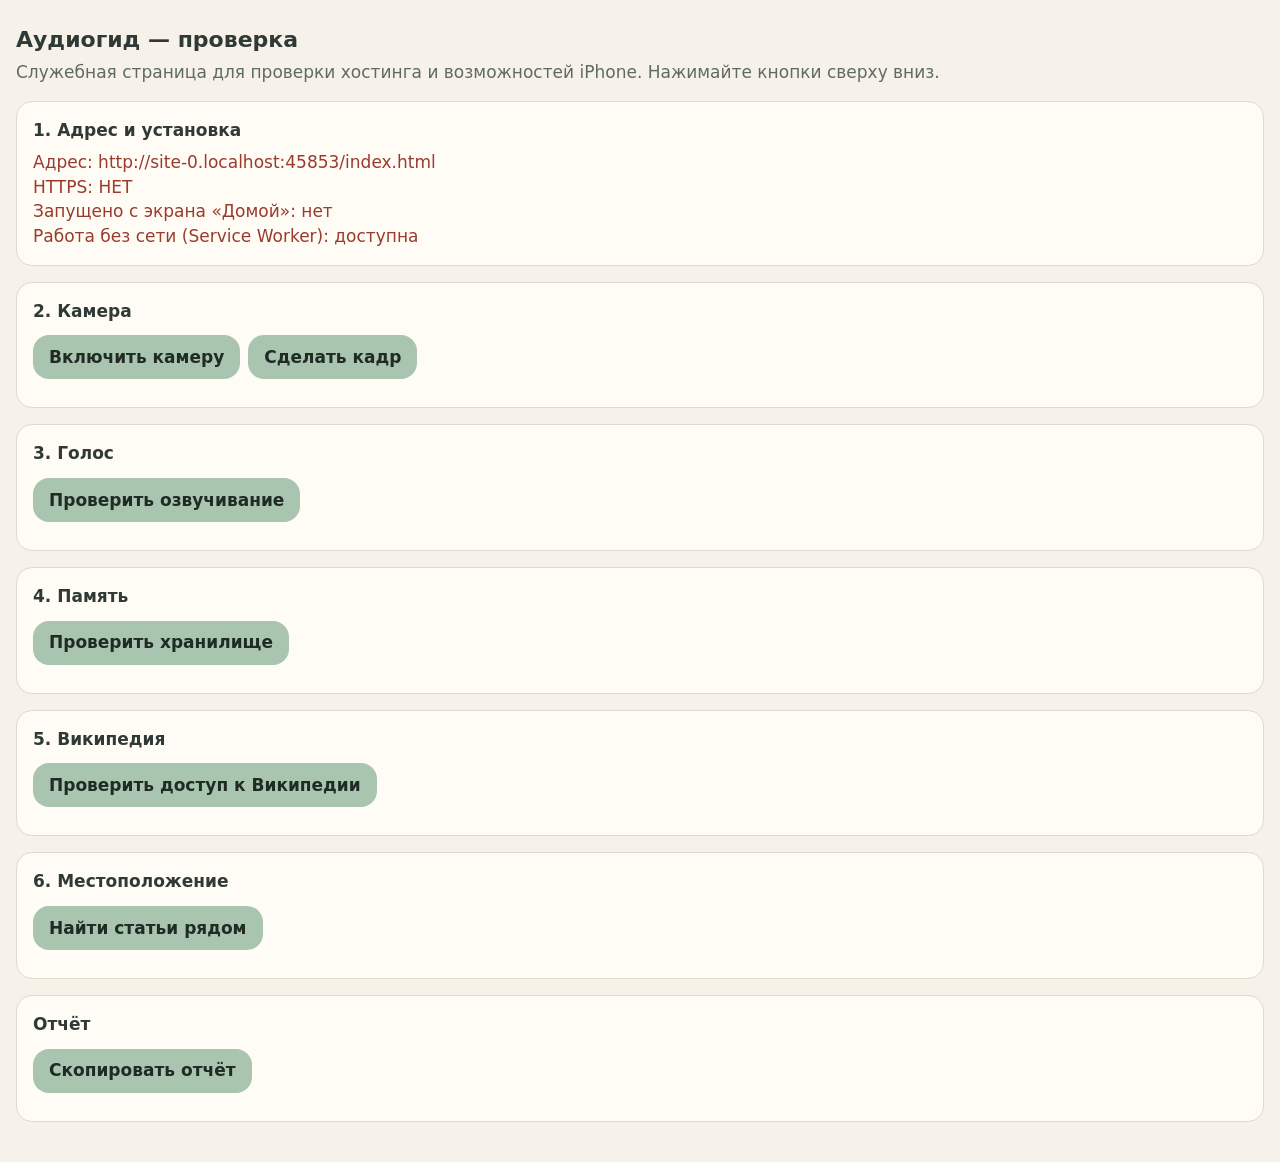
==== index.html @ 07ccac6e "Add files via upload" ====
<!doctype html>
<html lang="ru">
<head>
<meta charset="utf-8">
<meta name="viewport" content="width=device-width, initial-scale=1, viewport-fit=cover">
<title>Аудиогид — проверка</title>
<link rel="manifest" href="manifest.webmanifest">
<link rel="apple-touch-icon" href="icon-180.png">
<meta name="apple-mobile-web-app-capable" content="yes">
<meta name="mobile-web-app-capable" content="yes">
<meta name="apple-mobile-web-app-title" content="Аудиогид">
<meta name="theme-color" content="#F6F1E9">
<style>
  :root { --bg:#F6F1E9; --card:#FFFCF6; --text:#2F3A36; --muted:#5E6B65; --accent:#A9C5B0; --accent-text:#1F2B24; --line:#E1D9CB; }
  @media (prefers-color-scheme: dark) {
    :root { --bg:#25292E; --card:#30353B; --text:#ECE8E0; --muted:#B5BDB8; --accent:#8FB09A; --accent-text:#14201A; --line:#444A52; }
  }
  * { box-sizing: border-box; }
  body { margin:0; padding: max(16px, env(safe-area-inset-top)) 16px max(24px, env(safe-area-inset-bottom)); background:var(--bg); color:var(--text);
         font: 17px/1.45 -apple-system, "SF Pro Text", system-ui, sans-serif; }
  h1 { font-size: 22px; margin: 8px 0 4px; }
  p.lead { color:var(--muted); margin: 0 0 16px; }
  section { background:var(--card); border:1px solid var(--line); border-radius:16px; padding:16px; margin-bottom:16px; }
  h2 { font-size: 17px; margin:0 0 8px; }
  button { min-height:44px; padding:0 16px; border:0; border-radius:16px; background:var(--accent); color:var(--accent-text); font:inherit; font-weight:600; margin:4px 8px 4px 0; }
  .out { margin-top:8px; color:var(--muted); white-space:pre-wrap; word-break:break-word; }
  video, canvas { width:100%; border-radius:12px; margin-top:8px; background:#000; }
  .ok { color:#2E6B45; } .bad { color:#9A3B2E; }
  @media (prefers-color-scheme: dark) { .ok { color:#9BD1B0; } .bad { color:#E5A59A; } }
</style>
</head>
<body>
<h1>Аудиогид — проверка</h1>
<p class="lead">Служебная страница для проверки хостинга и возможностей iPhone. Нажимайте кнопки сверху вниз.</p>

<section>
  <h2>1. Адрес и установка</h2>
  <div id="env" class="out"></div>
</section>

<section>
  <h2>2. Камера</h2>
  <button id="camBtn">Включить камеру</button><button id="shotBtn" disabled>Сделать кадр</button>
  <video id="video" playsinline muted hidden></video>
  <canvas id="canvas" hidden></canvas>
  <div id="camOut" class="out"></div>
</section>

<section>
  <h2>3. Голос</h2>
  <button id="voiceBtn">Проверить озвучивание</button>
  <div id="voiceOut" class="out"></div>
</section>

<section>
  <h2>4. Память</h2>
  <button id="memBtn">Проверить хранилище</button>
  <div id="memOut" class="out"></div>
</section>

<section>
  <h2>5. Википедия</h2>
  <button id="wikiBtn">Проверить доступ к Википедии</button>
  <div id="wikiOut" class="out"></div>
</section>

<section>
  <h2>6. Местоположение</h2>
  <button id="geoBtn">Найти статьи рядом</button>
  <div id="geoOut" class="out"></div>
</section>

<section>
  <h2>Отчёт</h2>
  <button id="repBtn">Скопировать отчёт</button>
  <div id="repOut" class="out"></div>
</section>

<script>
(function () {
  var report = {};
  function $(id) { return document.getElementById(id); }
  function set(id, text, cls) { var el = $(id); el.textContent = text; el.className = 'out' + (cls ? ' ' + cls : ''); }
  function mark(key, ok, note) { report[key] = (ok ? 'да' : 'НЕТ') + (note ? ' (' + note + ')' : ''); }

  // 1. Адрес и установка
  var standalone = (window.navigator.standalone === true) || window.matchMedia('(display-mode: standalone)').matches;
  var https = location.protocol === 'https:';
  var swSupported = 'serviceWorker' in navigator;
  mark('HTTPS', https); mark('Запуск с экрана Домой', standalone);
  mark('Service Worker поддерживается', swSupported);
  set('env', 'Адрес: ' + location.origin + location.pathname + '\nHTTPS: ' + (https ? 'да' : 'НЕТ') +
      '\nЗапущено с экрана «Домой»: ' + (standalone ? 'да' : 'нет') +
      '\nРабота без сети (Service Worker): ' + (swSupported ? 'доступна' : 'НЕ поддерживается'), https ? 'ok' : 'bad');
  if (swSupported) {
    navigator.serviceWorker.register('sw.js').then(function () { return navigator.serviceWorker.ready; })
      .then(function () { mark('Service Worker зарегистрирован', true); })
      .catch(function (e) { mark('Service Worker зарегистрирован', false, e.message); });
  }

  // 2. Камера
  var stream = null;
  $('camBtn').onclick = async function () {
    try {
      stream = await navigator.mediaDevices.getUserMedia({ video: { facingMode: { ideal: 'environment' } }, audio: false });
      var v = $('video'); v.srcObject = stream; v.hidden = false; await v.play();
      $('shotBtn').disabled = false;
      var s = stream.getVideoTracks()[0].getSettings();
      mark('Камера', true, s.width + 'x' + s.height);
      set('camOut', 'Камера работает: ' + s.width + ' × ' + s.height + '. Если iPhone спросил разрешение — оно получено.', 'ok');
    } catch (e) { mark('Камера', false, e.name); set('camOut', 'Камера недоступна: ' + e.name + '. Проверьте разрешение: Настройки iOS — Safari — Камера.', 'bad'); }
  };
  $('shotBtn').onclick = function () {
    var v = $('video'), c = $('canvas');
    var k = Math.min(1, 1024 / Math.max(v.videoWidth, v.videoHeight));
    c.width = Math.round(v.videoWidth * k); c.height = Math.round(v.videoHeight * k);
    c.getContext('2d').drawImage(v, 0, 0, c.width, c.height); c.hidden = false;
    mark('Кадр захвачен на холст', true, c.width + 'x' + c.height);
    set('camOut', 'Кадр захвачен: ' + c.width + ' × ' + c.height + '. Откройте приложение «Фото»: нового снимка там быть не должно.', 'ok');
  };

  // 3. Голос
  $('voiceBtn').onclick = function () {
    if (!('speechSynthesis' in window)) { mark('Озвучивание', false); set('voiceOut', 'Озвучивание не поддерживается.', 'bad'); return; }
    var go = function () {
      var voices = speechSynthesis.getVoices();
      var ru = voices.filter(function (v) { return /^ru/i.test(v.lang); });
      var u = new SpeechSynthesisUtterance('Проверка озвучивания. Это Аудиогид.');
      u.lang = 'ru-RU'; if (ru[0]) u.voice = ru[0];
      speechSynthesis.cancel(); speechSynthesis.speak(u);
      mark('Русские голоса', ru.length > 0, ru.map(function (v) { return v.name; }).join(', '));
      set('voiceOut', 'Русских голосов: ' + ru.length + (ru.length ? '\n' + ru.map(function (v) { return v.name; }).join(', ') : '') +
          '\nЕсли вы услышали фразу — озвучивание работает. Затем заблокируйте экран во время речи и проверьте, продолжится ли она.', ru.length ? 'ok' : 'bad');
    };
    if (speechSynthesis.getVoices().length) go(); else { speechSynthesis.onvoiceschanged = go; setTimeout(go, 800); }
  };

  // 4. Память
  $('memBtn').onclick = async function () {
    var lines = [];
    try {
      var persisted = navigator.storage && navigator.storage.persist ? await navigator.storage.persist() : false;
      var est = navigator.storage && navigator.storage.estimate ? await navigator.storage.estimate() : null;
      lines.push('Постоянное хранилище: ' + (persisted ? 'да' : 'нет'));
      if (est) lines.push('Доступно: ' + Math.round(est.quota / 1048576) + ' МБ, занято: ' + Math.round(est.usage / 1048576) + ' МБ');
      mark('Постоянное хранилище', persisted); if (est) mark('Квота хранилища, МБ', true, Math.round(est.quota / 1048576));
    } catch (e) { lines.push('Оценка хранилища недоступна: ' + e.message); }
    try {
      await new Promise(function (res, rej) {
        var r = indexedDB.open('audiogid-test', 1);
        r.onupgradeneeded = function () { r.result.createObjectStore('t'); };
        r.onsuccess = function () {
          var tx = r.result.transaction('t', 'readwrite'); tx.objectStore('t').put('ok', 'k');
          tx.oncomplete = function () { r.result.close(); res(); }; tx.onerror = function () { rej(tx.error); };
        };
        r.onerror = function () { rej(r.error); };
      });
      lines.push('IndexedDB: запись и чтение работают'); mark('IndexedDB', true);
    } catch (e) { lines.push('IndexedDB: ошибка ' + e.message); mark('IndexedDB', false, e.message); }
    set('memOut', lines.join('\n'), 'ok');
  };

  // 5. Википедия
  $('wikiBtn').onclick = async function () {
    set('wikiOut', 'Запрос…');
    try {
      var t0 = performance.now();
      var r = await fetch('https://ru.wikipedia.org/api/rest_v1/page/summary/' + encodeURIComponent('Чёрный_квадрат'));
      var j = await r.json(); var ms = Math.round(performance.now() - t0);
      mark('Википедия доступна', r.ok, ms + ' мс');
      set('wikiOut', 'Ответ получен за ' + ms + ' мс.\n' + j.title + ': ' + (j.extract || '').slice(0, 140) + '…', 'ok');
    } catch (e) { mark('Википедия доступна', false, e.message); set('wikiOut', 'Нет доступа: ' + e.message, 'bad'); }
    try {
      var r2 = await fetch('https://www.wikidata.org/w/api.php?action=wbgetentities&ids=Q3305213&props=labels&languages=ru&format=json&origin=*');
      var j2 = await r2.json(); mark('Викиданные доступны', r2.ok);
      $('wikiOut').textContent += '\nВикиданные: ответ получен (' + (j2.entities && j2.entities.Q3305213.labels.ru ? j2.entities.Q3305213.labels.ru.value : 'без названия') + ').';
    } catch (e) { mark('Викиданные доступны', false, e.message); $('wikiOut').textContent += '\nВикиданные: нет доступа (' + e.message + ').'; }
  };

  // 6. Местоположение
  $('geoBtn').onclick = function () {
    if (!navigator.geolocation) { mark('Геолокация', false); set('geoOut', 'Геолокация не поддерживается.', 'bad'); return; }
    set('geoOut', 'Определяю местоположение…');
    navigator.geolocation.getCurrentPosition(async function (p) {
      try {
        var url = 'https://ru.wikipedia.org/w/api.php?action=query&list=geosearch&gscoord=' + p.coords.latitude + '%7C' + p.coords.longitude +
                  '&gsradius=500&gslimit=5&format=json&origin=*';
        var j = await (await fetch(url)).json();
        var list = (j.query && j.query.geosearch || []).map(function (x) { return x.title + ' (' + x.dist + ' м)'; });
        mark('Геолокация', true, 'точность ' + Math.round(p.coords.accuracy) + ' м'); mark('Статьи рядом найдены', list.length > 0, list.length + ' шт.');
        set('geoOut', 'Точность: ' + Math.round(p.coords.accuracy) + ' м\n' + (list.length ? list.join('\n') : 'Рядом статей не найдено.'), 'ok');
      } catch (e) { mark('Статьи рядом найдены', false, e.message); set('geoOut', 'Ошибка запроса: ' + e.message, 'bad'); }
    }, function (e) { mark('Геолокация', false, e.message); set('geoOut', 'Местоположение недоступно: ' + e.message, 'bad'); },
    { enableHighAccuracy: true, timeout: 15000 });
  };

  // Отчёт (координаты в отчёт не попадают)
  $('repBtn').onclick = async function () {
    var text = 'Отчёт проверки Аудиогид\nАдрес: ' + location.origin + location.pathname + '\n' +
      Object.keys(report).map(function (k) { return k + ': ' + report[k]; }).join('\n');
    set('repOut', text);
    try { await navigator.clipboard.writeText(text); $('repOut').textContent += '\n\nОтчёт скопирован. Вставьте его в сообщение.'; }
    catch (e) { $('repOut').textContent += '\n\nСкопируйте текст выше вручную (нажмите и удерживайте).'; }
  };
})();
</script>
</body>
</html>
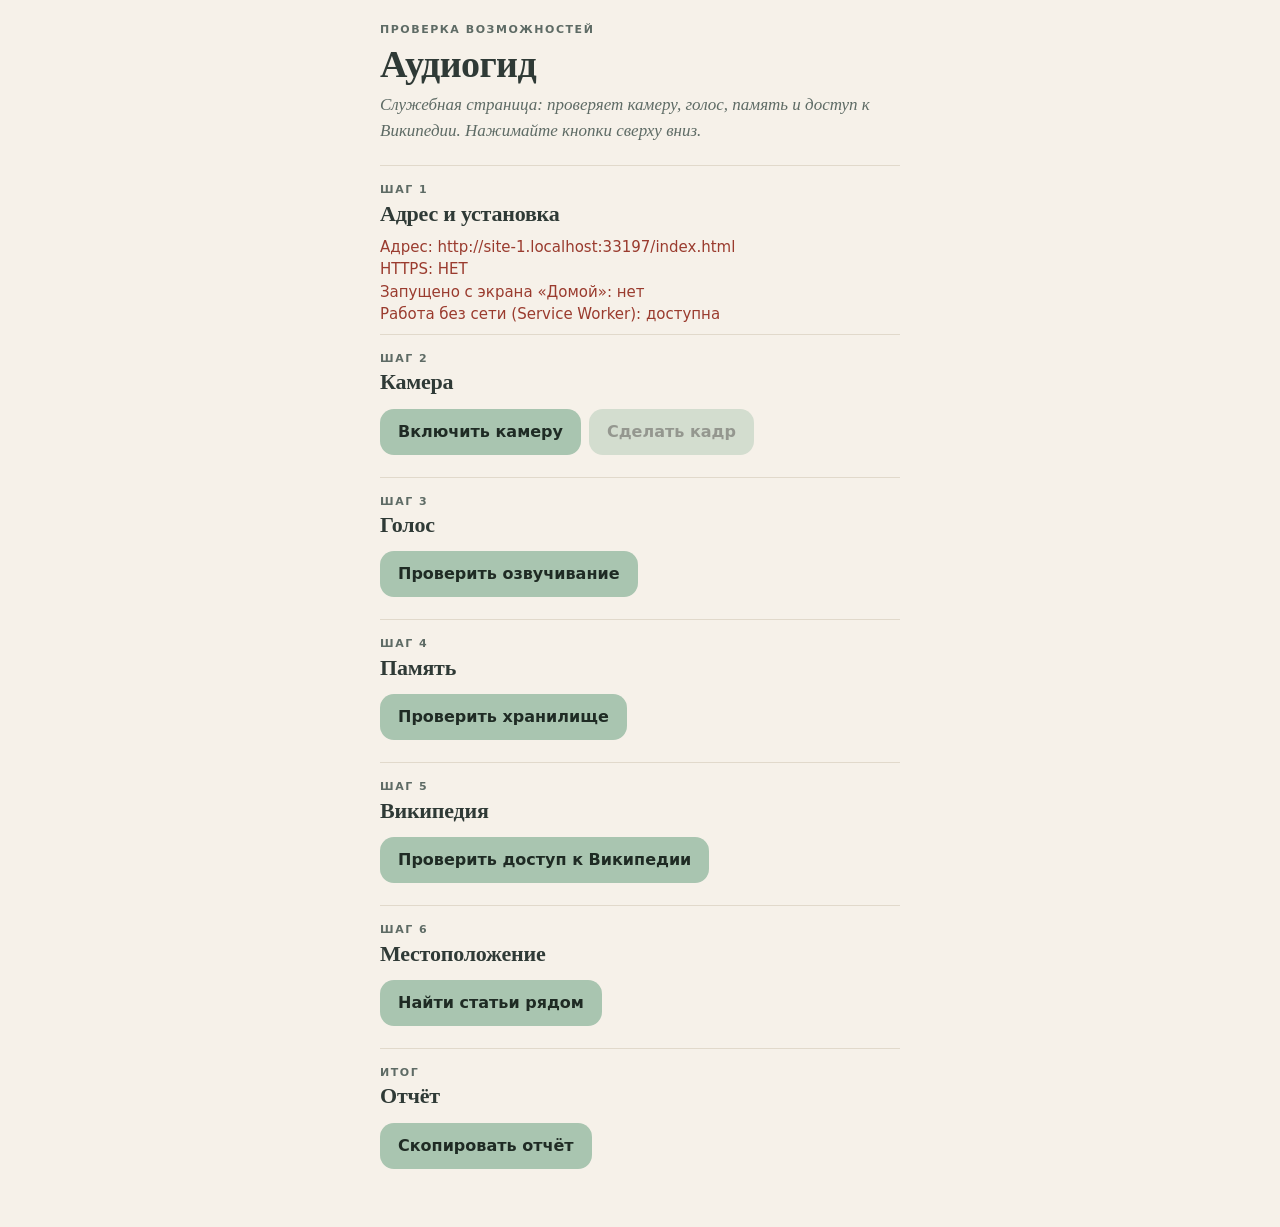
==== commit fc3e411d: "Add files via upload" ====
--- a/index.html
+++ b/index.html
@@ -1,4 +1,4 @@
-<!doctype html>
+﻿<!doctype html>
 <html lang="ru">
 <head>
 <meta charset="utf-8">
@@ -11,35 +11,40 @@
 <meta name="apple-mobile-web-app-title" content="Аудиогид">
 <meta name="theme-color" content="#F6F1E9">
 <style>
-  :root { --bg:#F6F1E9; --card:#FFFCF6; --text:#2F3A36; --muted:#5E6B65; --accent:#A9C5B0; --accent-text:#1F2B24; --line:#E1D9CB; }
+  :root { --bg:#F6F1E9; --surface:#FFFCF6; --text:#2F3A36; --muted:#5E6B65; --accent:#A9C5B0; --on:#1F2B24; --line:#E1D9CB; --ok:#2E6B45; --bad:#9A3B2E;
+          --serif:"New York", ui-serif, "Iowan Old Style", "Palatino Linotype", Georgia, serif; }
   @media (prefers-color-scheme: dark) {
-    :root { --bg:#25292E; --card:#30353B; --text:#ECE8E0; --muted:#B5BDB8; --accent:#8FB09A; --accent-text:#14201A; --line:#444A52; }
+    :root { --bg:#25292E; --surface:#30353B; --text:#ECE8E0; --muted:#B5BDB8; --accent:#8FB09A; --on:#14201A; --line:#444A52; --ok:#9BD1B0; --bad:#E5A59A; }
   }
-  * { box-sizing: border-box; }
-  body { margin:0; padding: max(16px, env(safe-area-inset-top)) 16px max(24px, env(safe-area-inset-bottom)); background:var(--bg); color:var(--text);
-         font: 17px/1.45 -apple-system, "SF Pro Text", system-ui, sans-serif; }
-  h1 { font-size: 22px; margin: 8px 0 4px; }
-  p.lead { color:var(--muted); margin: 0 0 16px; }
-  section { background:var(--card); border:1px solid var(--line); border-radius:16px; padding:16px; margin-bottom:16px; }
-  h2 { font-size: 17px; margin:0 0 8px; }
-  button { min-height:44px; padding:0 16px; border:0; border-radius:16px; background:var(--accent); color:var(--accent-text); font:inherit; font-weight:600; margin:4px 8px 4px 0; }
-  .out { margin-top:8px; color:var(--muted); white-space:pre-wrap; word-break:break-word; }
-  video, canvas { width:100%; border-radius:12px; margin-top:8px; background:#000; }
-  .ok { color:#2E6B45; } .bad { color:#9A3B2E; }
-  @media (prefers-color-scheme: dark) { .ok { color:#9BD1B0; } .bad { color:#E5A59A; } }
+  * { box-sizing:border-box; }
+  body { margin:0 auto; max-width:560px; padding:max(22px, env(safe-area-inset-top)) 20px max(36px, env(safe-area-inset-bottom)); background:var(--bg); color:var(--text);
+         font:16px/1.5 -apple-system, "SF Pro Text", system-ui, sans-serif; }
+  .kicker { font-size:11px; letter-spacing:.14em; text-transform:uppercase; color:var(--muted); font-weight:600; }
+  h1 { font:600 38px/1.04 var(--serif); letter-spacing:-.015em; margin:6px 0 8px; }
+  p.lead { font-family:var(--serif); font-style:italic; color:var(--muted); font-size:17px; margin:0 0 22px; }
+  section { border-top:1px solid var(--line); padding:16px 0 8px; }
+  h2 { font:600 22px/1.15 var(--serif); letter-spacing:-.01em; margin:2px 0 10px; }
+  button { min-height:46px; padding:0 18px; border:0; border-radius:14px; background:var(--accent); color:var(--on); font:inherit; font-weight:700; margin:4px 8px 4px 0; }
+  button:disabled { opacity:.45; }
+  .out { margin-top:10px; color:var(--muted); white-space:pre-wrap; word-break:break-word; font-size:15px; }
+  .out.ok { color:var(--ok); } .out.bad { color:var(--bad); }
+  video, canvas { width:100%; border-radius:6px; margin-top:10px; background:#000; border:1px solid var(--line); box-shadow:0 10px 22px rgba(60,50,38,.18); }
 </style>
 </head>
 <body>
-<h1>Аудиогид — проверка</h1>
-<p class="lead">Служебная страница для проверки хостинга и возможностей iPhone. Нажимайте кнопки сверху вниз.</p>
-
-<section>
-  <h2>1. Адрес и установка</h2>
+<div class="kicker">Проверка возможностей</div>
+<h1>Аудиогид</h1>
+<p class="lead">Служебная страница: проверяет камеру, голос, память и доступ к Википедии. Нажимайте кнопки сверху вниз.</p>
+
+<section>
+  <div class="kicker">Шаг 1</div>
+  <h2>Адрес и установка</h2>
   <div id="env" class="out"></div>
 </section>
 
 <section>
-  <h2>2. Камера</h2>
+  <div class="kicker">Шаг 2</div>
+  <h2>Камера</h2>
   <button id="camBtn">Включить камеру</button><button id="shotBtn" disabled>Сделать кадр</button>
   <video id="video" playsinline muted hidden></video>
   <canvas id="canvas" hidden></canvas>
@@ -47,30 +52,35 @@
 </section>
 
 <section>
-  <h2>3. Голос</h2>
+  <div class="kicker">Шаг 3</div>
+  <h2>Голос</h2>
   <button id="voiceBtn">Проверить озвучивание</button>
   <div id="voiceOut" class="out"></div>
 </section>
 
 <section>
-  <h2>4. Память</h2>
+  <div class="kicker">Шаг 4</div>
+  <h2>Память</h2>
   <button id="memBtn">Проверить хранилище</button>
   <div id="memOut" class="out"></div>
 </section>
 
 <section>
-  <h2>5. Википедия</h2>
+  <div class="kicker">Шаг 5</div>
+  <h2>Википедия</h2>
   <button id="wikiBtn">Проверить доступ к Википедии</button>
   <div id="wikiOut" class="out"></div>
 </section>
 
 <section>
-  <h2>6. Местоположение</h2>
+  <div class="kicker">Шаг 6</div>
+  <h2>Местоположение</h2>
   <button id="geoBtn">Найти статьи рядом</button>
   <div id="geoOut" class="out"></div>
 </section>
 
 <section>
+  <div class="kicker">Итог</div>
   <h2>Отчёт</h2>
   <button id="repBtn">Скопировать отчёт</button>
   <div id="repOut" class="out"></div>
@@ -206,3 +216,4 @@
 </script>
 </body>
 </html>
+
